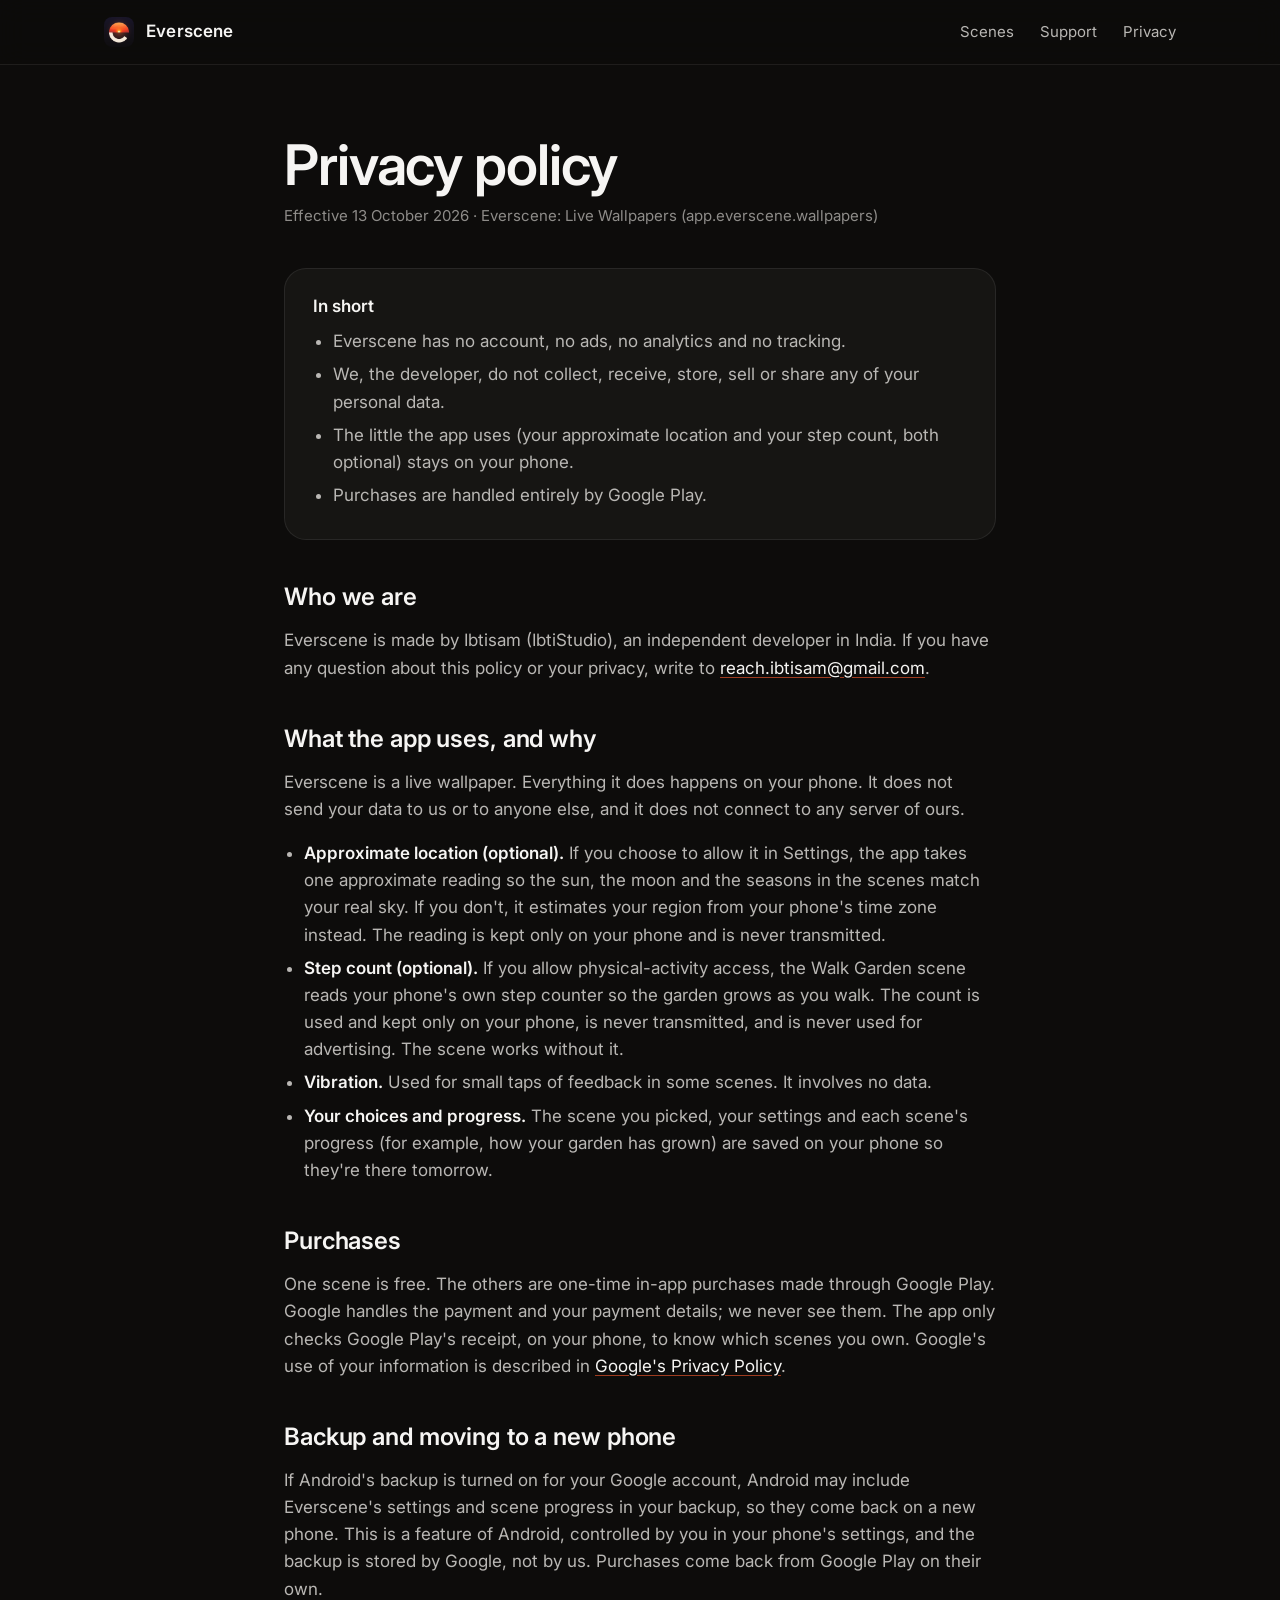
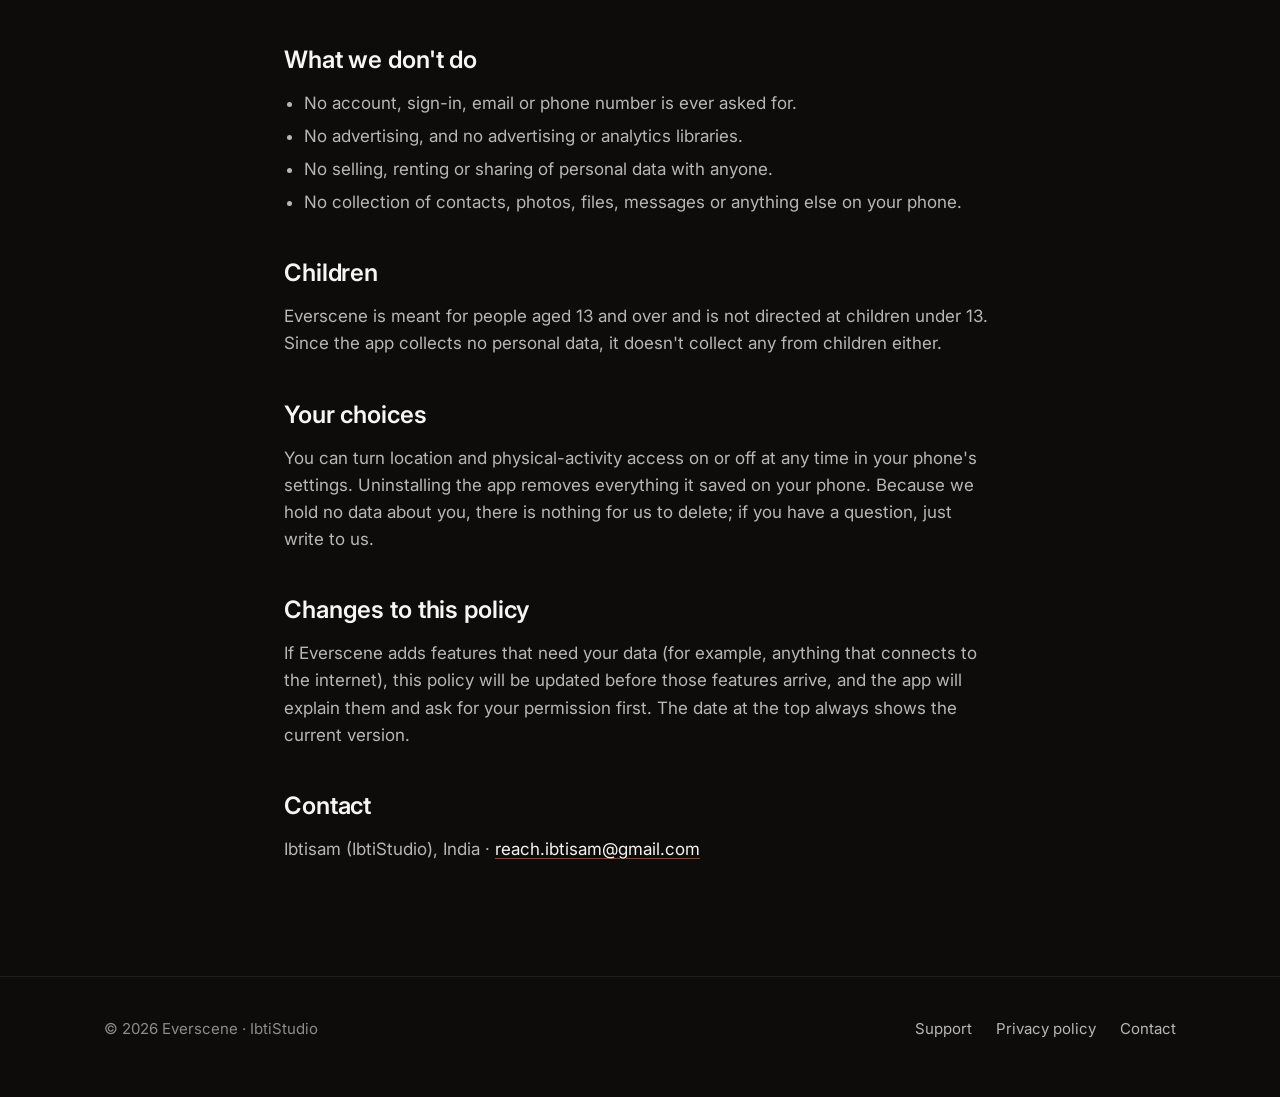
==== privacy/index.html @ d56812c7 "Everscene's website: home, privacy policy, support Co-Authored-By: Claude Opus 5.5 (1M context) <nor" ====
<!doctype html>
<html lang="en">
<head>
  <meta charset="utf-8">
  <meta name="viewport" content="width=device-width, initial-scale=1">
  <title>Privacy policy · Everscene</title>
  <meta name="description" content="Everscene's privacy policy: no account, no ads, no tracking. What the app uses on your phone, and why.">
  <meta name="theme-color" content="#0d0c0b">
  <link rel="icon" href="../assets/favicon.png">
  <link rel="stylesheet" href="../assets/site.css">
</head>
<body>
  <header class="top">
    <div class="wrap">
      <a class="brand" href="../"><img src="../assets/icon-192.png" alt="">Everscene</a>
      <nav class="nav">
        <a href="../#scenes">Scenes</a>
        <a href="../support/">Support</a>
        <a href="./">Privacy</a>
      </nav>
    </div>
  </header>

  <main class="doc">
    <div class="wrap">
      <h1>Privacy policy</h1>
      <p class="meta">Effective 13 October 2026 · Everscene: Live Wallpapers (app.everscene.wallpapers)</p>

      <div class="summary">
        <strong>In short</strong>
        <ul>
          <li>Everscene has no account, no ads, no analytics and no tracking.</li>
          <li>We, the developer, do not collect, receive, store, sell or share any of your personal data.</li>
          <li>The little the app uses (your approximate location and your step count, both optional) stays on your phone.</li>
          <li>Purchases are handled entirely by Google Play.</li>
        </ul>
      </div>

      <h2>Who we are</h2>
      <p>Everscene is made by Ibtisam (IbtiStudio), an independent developer in India. If you have any question about this policy or your privacy, write to <a href="mailto:reach.ibtisam@gmail.com">reach.ibtisam@gmail.com</a>.</p>

      <h2>What the app uses, and why</h2>
      <p>Everscene is a live wallpaper. Everything it does happens on your phone. It does not send your data to us or to anyone else, and it does not connect to any server of ours.</p>
      <ul>
        <li><strong>Approximate location (optional).</strong> If you choose to allow it in Settings, the app takes one approximate reading so the sun, the moon and the seasons in the scenes match your real sky. If you don't, it estimates your region from your phone's time zone instead. The reading is kept only on your phone and is never transmitted.</li>
        <li><strong>Step count (optional).</strong> If you allow physical-activity access, the Walk Garden scene reads your phone's own step counter so the garden grows as you walk. The count is used and kept only on your phone, is never transmitted, and is never used for advertising. The scene works without it.</li>
        <li><strong>Vibration.</strong> Used for small taps of feedback in some scenes. It involves no data.</li>
        <li><strong>Your choices and progress.</strong> The scene you picked, your settings and each scene's progress (for example, how your garden has grown) are saved on your phone so they're there tomorrow.</li>
      </ul>

      <h2>Purchases</h2>
      <p>One scene is free. The others are one-time in-app purchases made through Google Play. Google handles the payment and your payment details; we never see them. The app only checks Google Play's receipt, on your phone, to know which scenes you own. Google's use of your information is described in <a href="https://policies.google.com/privacy">Google's Privacy Policy</a>.</p>

      <h2>Backup and moving to a new phone</h2>
      <p>If Android's backup is turned on for your Google account, Android may include Everscene's settings and scene progress in your backup, so they come back on a new phone. This is a feature of Android, controlled by you in your phone's settings, and the backup is stored by Google, not by us. Purchases come back from Google Play on their own.</p>

      <h2>What we don't do</h2>
      <ul>
        <li>No account, sign-in, email or phone number is ever asked for.</li>
        <li>No advertising, and no advertising or analytics libraries.</li>
        <li>No selling, renting or sharing of personal data with anyone.</li>
        <li>No collection of contacts, photos, files, messages or anything else on your phone.</li>
      </ul>

      <h2>Children</h2>
      <p>Everscene is meant for people aged 13 and over and is not directed at children under 13. Since the app collects no personal data, it doesn't collect any from children either.</p>

      <h2>Your choices</h2>
      <p>You can turn location and physical-activity access on or off at any time in your phone's settings. Uninstalling the app removes everything it saved on your phone. Because we hold no data about you, there is nothing for us to delete; if you have a question, just write to us.</p>

      <h2>Changes to this policy</h2>
      <p>If Everscene adds features that need your data (for example, anything that connects to the internet), this policy will be updated before those features arrive, and the app will explain them and ask for your permission first. The date at the top always shows the current version.</p>

      <h2>Contact</h2>
      <p>Ibtisam (IbtiStudio), India · <a href="mailto:reach.ibtisam@gmail.com">reach.ibtisam@gmail.com</a></p>
    </div>
  </main>

  <footer>
    <div class="wrap">
      <span>&copy; 2026 Everscene &middot; IbtiStudio</span>
      <nav>
        <a href="../support/">Support</a>
        <a href="./">Privacy policy</a>
        <a href="mailto:reach.ibtisam@gmail.com">Contact</a>
      </nav>
    </div>
  </footer>
</body>
</html>
---- assets/site.css ----
/* Everscene: warm near-black ink, paper-white words, one warm light (Ember) for the one thing to do. */
@font-face { font-family: "Inter"; src: url("fonts/inter.woff2") format("woff2"); font-weight: 100 900; font-display: swap; }
@font-face { font-family: "Newsreader"; src: url("fonts/newsreader_italic.woff2") format("woff2"); font-style: italic; font-weight: 200 800; font-display: swap; }

:root {
  --bg: #0d0c0b;
  --surface: #161513;
  --raised: #1f1e1c;
  --hairline: rgba(255, 255, 255, 0.08);
  --text: #f6f5f3;
  --text2: #b9b7b4;
  --text3: #8e8c89;
  --ember: #ff5b2e;
  --ink: #110f0c;
  --radius: 22px;
  --max: 1120px;
}

* { box-sizing: border-box; }
html { -webkit-text-size-adjust: 100%; scroll-behavior: smooth; }
body {
  margin: 0;
  background: var(--bg);
  color: var(--text);
  font-family: "Inter", system-ui, -apple-system, "Segoe UI", sans-serif;
  font-size: 17px;
  line-height: 1.6;
  -webkit-font-smoothing: antialiased;
}
img { display: block; max-width: 100%; }
a { color: var(--text); text-decoration-color: rgba(255, 91, 46, 0.6); text-underline-offset: 3px; }
a:hover { color: var(--ember); }
.wrap { max-width: var(--max); margin: 0 auto; padding: 0 24px; }
.serif { font-family: "Newsreader", Georgia, serif; font-style: italic; font-weight: 400; }

/* ---- header ---- */
.top {
  position: sticky; top: 0; z-index: 10;
  background: rgba(13, 12, 11, 0.72);
  backdrop-filter: blur(14px); -webkit-backdrop-filter: blur(14px);
  border-bottom: 1px solid var(--hairline);
}
.top .wrap { display: flex; align-items: center; justify-content: space-between; height: 64px; }
.brand { display: flex; align-items: center; gap: 12px; text-decoration: none; font-weight: 600; letter-spacing: 0.01em; }
.brand img { width: 30px; height: 30px; border-radius: 8px; }
.nav { display: flex; gap: 26px; font-size: 15px; }
.nav a { color: var(--text2); text-decoration: none; }
.nav a:hover { color: var(--text); }

/* ---- hero ---- */
.hero { position: relative; overflow: hidden; padding: 88px 0 96px; }
.hero::before {
  content: ""; position: absolute; inset: -20% -10% auto auto; width: 70vw; height: 70vw; max-width: 900px; max-height: 900px;
  background: radial-gradient(closest-side, rgba(255, 91, 46, 0.16), rgba(255, 91, 46, 0) 70%);
  pointer-events: none;
}
.hero .wrap { display: grid; grid-template-columns: 1.15fr 0.85fr; gap: 56px; align-items: center; position: relative; }
.eyebrow { color: var(--ember); font-size: 13px; font-weight: 600; letter-spacing: 0.14em; text-transform: uppercase; margin: 0 0 18px; }
h1 { font-size: clamp(44px, 6.4vw, 82px); line-height: 1.02; letter-spacing: -0.02em; margin: 0 0 24px; font-weight: 600; }
h1 .serif { font-weight: 400; letter-spacing: -0.01em; color: var(--text); }
.lede { font-size: 20px; color: var(--text2); max-width: 30em; margin: 0 0 34px; }
.cta { display: flex; flex-wrap: wrap; gap: 14px; align-items: center; }
.button {
  display: inline-flex; align-items: center; gap: 10px;
  background: var(--ember); color: var(--ink); font-weight: 650; text-decoration: none;
  padding: 15px 24px; border-radius: 999px; font-size: 16px;
}
.button:hover { color: var(--ink); filter: brightness(1.06); }
.button.soon { cursor: default; }
.ghost { color: var(--text2); text-decoration: none; padding: 15px 6px; font-size: 16px; }
.ghost:hover { color: var(--text); }

/* the phone, its scenes crossfading as if alive */
.phone {
  justify-self: center;
  width: min(330px, 78vw); aspect-ratio: 600 / 1067;
  border-radius: 44px; padding: 10px; background: #1b1a18;
  box-shadow: 0 0 0 1px rgba(255, 255, 255, 0.06), 0 40px 90px rgba(0, 0, 0, 0.6), 0 0 120px rgba(255, 91, 46, 0.12);
  position: relative;
}
.screen { position: relative; width: 100%; height: 100%; border-radius: 35px; overflow: hidden; background: #000; }
.screen img { position: absolute; inset: 0; width: 100%; height: 100%; object-fit: cover; opacity: 0; animation: scenes 32s infinite; }
.screen img:nth-child(1) { animation-delay: 0s; }
.screen img:nth-child(2) { animation-delay: 4s; }
.screen img:nth-child(3) { animation-delay: 8s; }
.screen img:nth-child(4) { animation-delay: 12s; }
.screen img:nth-child(5) { animation-delay: 16s; }
.screen img:nth-child(6) { animation-delay: 20s; }
.screen img:nth-child(7) { animation-delay: 24s; }
.screen img:nth-child(8) { animation-delay: 28s; }
@keyframes scenes {
  0% { opacity: 0; transform: scale(1.06); }
  3% { opacity: 1; }
  12.5% { opacity: 1; }
  16% { opacity: 0; transform: scale(1); }
  100% { opacity: 0; }
}
.clock { position: absolute; top: 9%; left: 0; right: 0; text-align: center; font-weight: 300; font-size: 44px; letter-spacing: -0.02em; color: #fff; text-shadow: 0 2px 20px rgba(0, 0, 0, 0.45); }
.notch { position: absolute; top: 18px; left: 50%; width: 76px; height: 22px; transform: translateX(-50%); background: #000; border-radius: 12px; z-index: 2; }

/* ---- sections ---- */
section { padding: 92px 0; }
section + section { border-top: 1px solid var(--hairline); }
h2 { font-size: clamp(32px, 4vw, 48px); line-height: 1.08; letter-spacing: -0.015em; margin: 0 0 16px; font-weight: 600; }
.sub { color: var(--text2); font-size: 19px; max-width: 36em; margin: 0 0 48px; }

/* the reacting moments */
.moments { display: grid; grid-template-columns: repeat(3, 1fr); gap: 18px; }
.moment { background: var(--surface); border: 1px solid var(--hairline); border-radius: var(--radius); padding: 28px; }
.moment .icon { width: 44px; height: 44px; border-radius: 12px; background: rgba(255, 91, 46, 0.12); display: grid; place-items: center; margin-bottom: 18px; }
.moment .icon svg { width: 22px; height: 22px; stroke: var(--ember); fill: none; stroke-width: 1.8; stroke-linecap: round; stroke-linejoin: round; }
.moment h3 { margin: 0 0 8px; font-size: 20px; font-weight: 600; }
.moment p { margin: 0; color: var(--text2); font-size: 16px; }

/* the scenes */
.scenes { display: grid; grid-template-columns: repeat(4, 1fr); gap: 18px; }
.scene { margin: 0; position: relative; border-radius: var(--radius); overflow: hidden; background: var(--surface); aspect-ratio: 600 / 1067; isolation: isolate; }
.scene img { width: 100%; height: 100%; object-fit: cover; transition: transform 1.2s cubic-bezier(.2,.7,.2,1); }
.scene:hover img { transform: scale(1.05); }
.scene::after { content: ""; position: absolute; inset: 0; background: linear-gradient(to top, rgba(8, 7, 6, 0.92) 0%, rgba(8, 7, 6, 0.35) 34%, rgba(8, 7, 6, 0) 55%); z-index: 1; }
.scene .cap { position: absolute; left: 18px; right: 18px; bottom: 16px; z-index: 2; }
.scene .cap strong { display: block; font-size: 19px; font-weight: 600; }
.scene .cap span { display: block; color: var(--text2); font-size: 14px; line-height: 1.45; margin-top: 2px; }
.scene .tag { position: absolute; top: 14px; left: 14px; z-index: 2; font-size: 12px; font-weight: 650; padding: 5px 10px; border-radius: 999px; background: var(--ember); color: var(--ink); letter-spacing: 0.02em; }

/* the promises */
.promises { display: grid; grid-template-columns: repeat(4, 1fr); gap: 18px; }
.promise { padding: 26px 24px; border-radius: var(--radius); border: 1px solid var(--hairline); }
.promise b { display: block; font-size: 19px; margin-bottom: 6px; }
.promise span { color: var(--text2); font-size: 15.5px; }

/* the closing */
.closing { text-align: center; }
.closing h2 { max-width: 16em; margin-left: auto; margin-right: auto; }
.closing .sub { margin-left: auto; margin-right: auto; }
.closing .cta { justify-content: center; }

/* ---- documents (privacy, support) ---- */
.doc { padding: 72px 0 96px; }
.doc .wrap { max-width: 760px; }
.doc h1 { font-size: clamp(38px, 5vw, 56px); margin-bottom: 10px; }
.doc .meta { color: var(--text3); font-size: 15px; margin: 0 0 40px; }
.doc h2 { font-size: 24px; margin: 44px 0 10px; letter-spacing: -0.005em; }
.doc p, .doc li { color: var(--text2); }
.doc strong { color: var(--text); font-weight: 600; }
.doc ul { padding-left: 1.2em; }
.doc li { margin: 6px 0; }
.summary { background: var(--surface); border: 1px solid var(--hairline); border-radius: var(--radius); padding: 24px 28px; margin: 0 0 8px; }
.summary ul { margin: 8px 0 0; }
.faq details { border-top: 1px solid var(--hairline); padding: 18px 0; }
.faq details:last-child { border-bottom: 1px solid var(--hairline); }
.faq summary { cursor: pointer; font-weight: 600; color: var(--text); font-size: 18px; list-style: none; display: flex; justify-content: space-between; gap: 16px; }
.faq summary::-webkit-details-marker { display: none; }
.faq summary::after { content: "+"; color: var(--ember); font-weight: 400; font-size: 22px; line-height: 1; }
.faq details[open] summary::after { content: "–"; }
.faq details p { margin: 12px 0 0; }
.mail { display: inline-flex; margin-top: 8px; }

/* ---- footer ---- */
footer { border-top: 1px solid var(--hairline); padding: 40px 0 56px; color: var(--text3); font-size: 15px; }
footer .wrap { display: flex; flex-wrap: wrap; gap: 18px 32px; justify-content: space-between; align-items: center; }
footer nav { display: flex; gap: 24px; }
footer a { color: var(--text2); text-decoration: none; }
footer a:hover { color: var(--text); }

/* ---- motion: gentle reveals ---- */
.reveal { opacity: 0; transform: translateY(18px); transition: opacity 0.9s ease, transform 0.9s cubic-bezier(.2,.7,.2,1); }
.reveal.in { opacity: 1; transform: none; }

@media (prefers-reduced-motion: reduce) {
  .screen img { animation: none; }
  .screen img:first-child { opacity: 1; }
  .reveal { opacity: 1; transform: none; transition: none; }
  .scene img { transition: none; }
}

/* ---- small screens ---- */
@media (max-width: 900px) {
  .hero { padding: 56px 0 72px; }
  .hero .wrap { grid-template-columns: 1fr; gap: 56px; }
  .moments { grid-template-columns: 1fr; }
  .scenes { grid-template-columns: repeat(2, 1fr); gap: 12px; }
  .promises { grid-template-columns: repeat(2, 1fr); }
  section { padding: 72px 0; }
}
@media (max-width: 560px) {
  body { font-size: 16px; }
  .wrap { padding: 0 16px; }
  .nav { gap: 18px; font-size: 14px; }
  .lede { font-size: 18px; }
  .promises { grid-template-columns: 1fr; }
  .scene .cap span { display: none; }
  .scene .cap strong { font-size: 16px; }
}
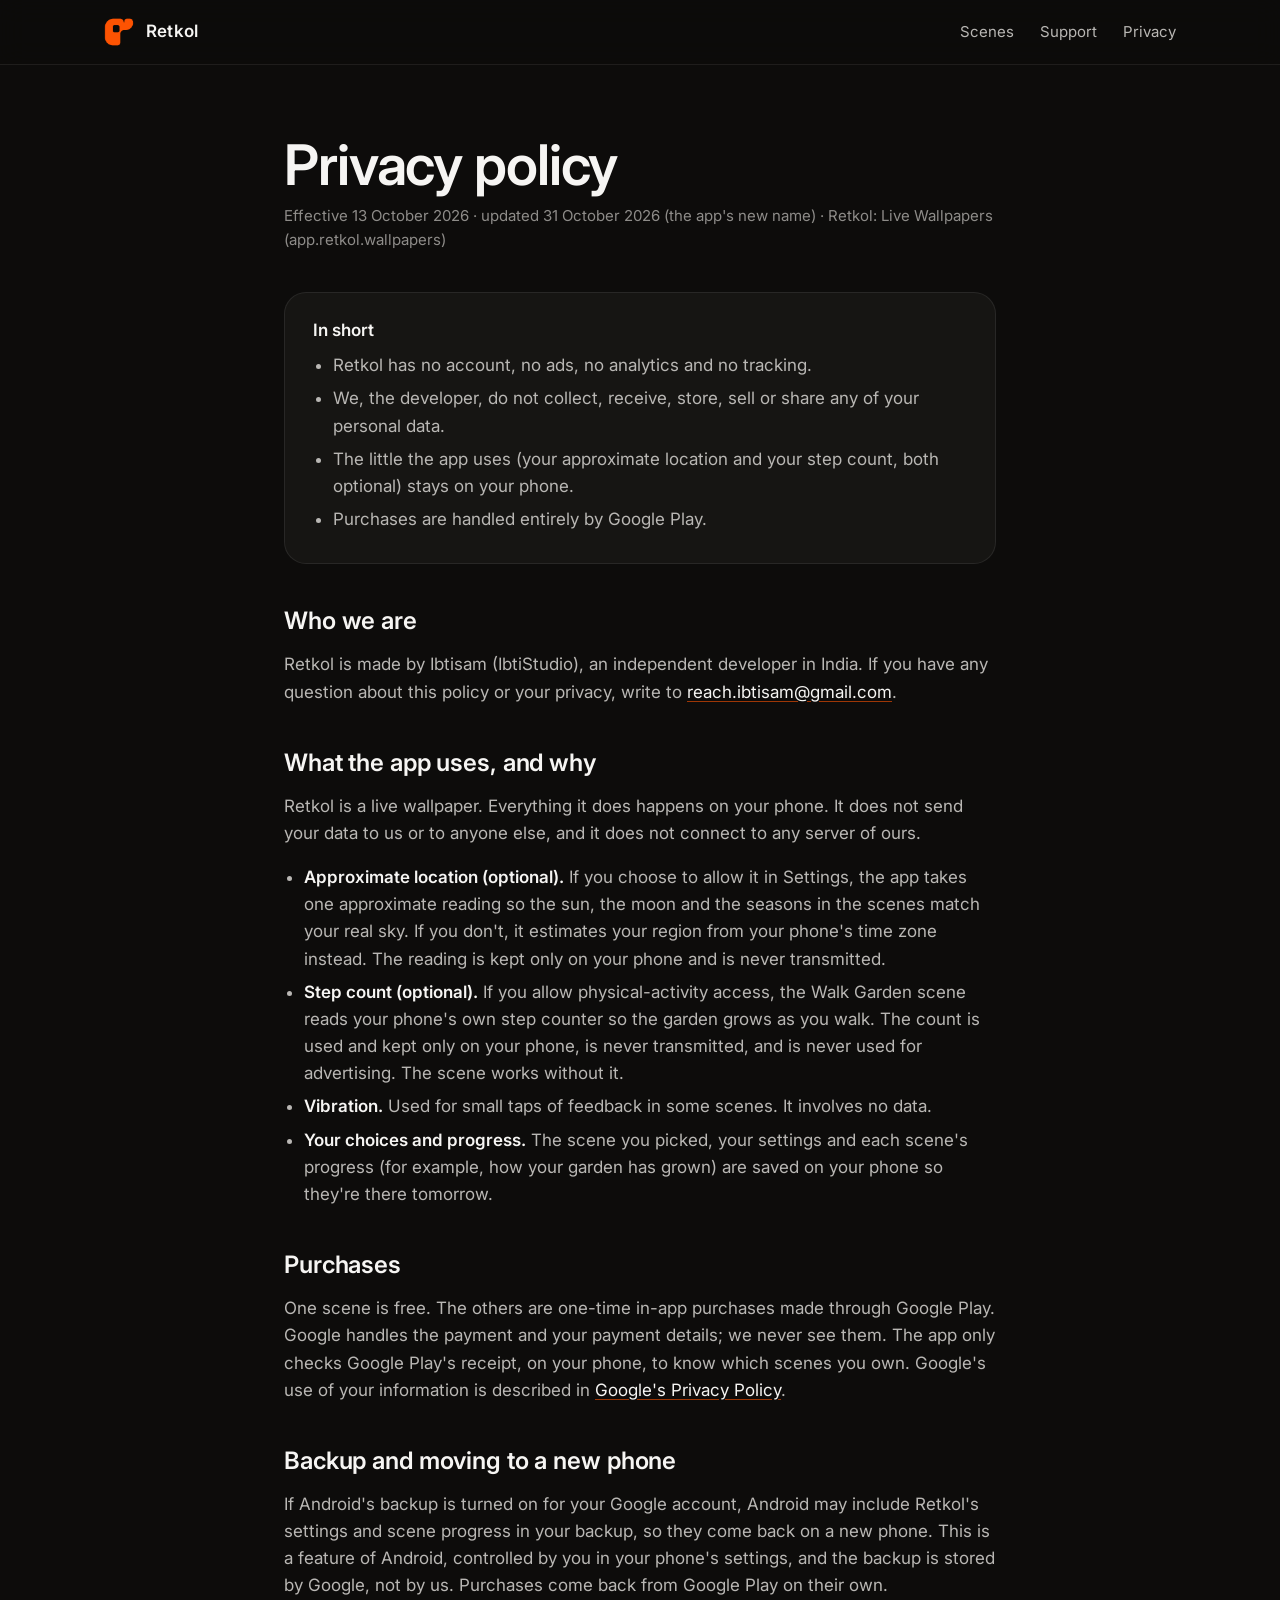
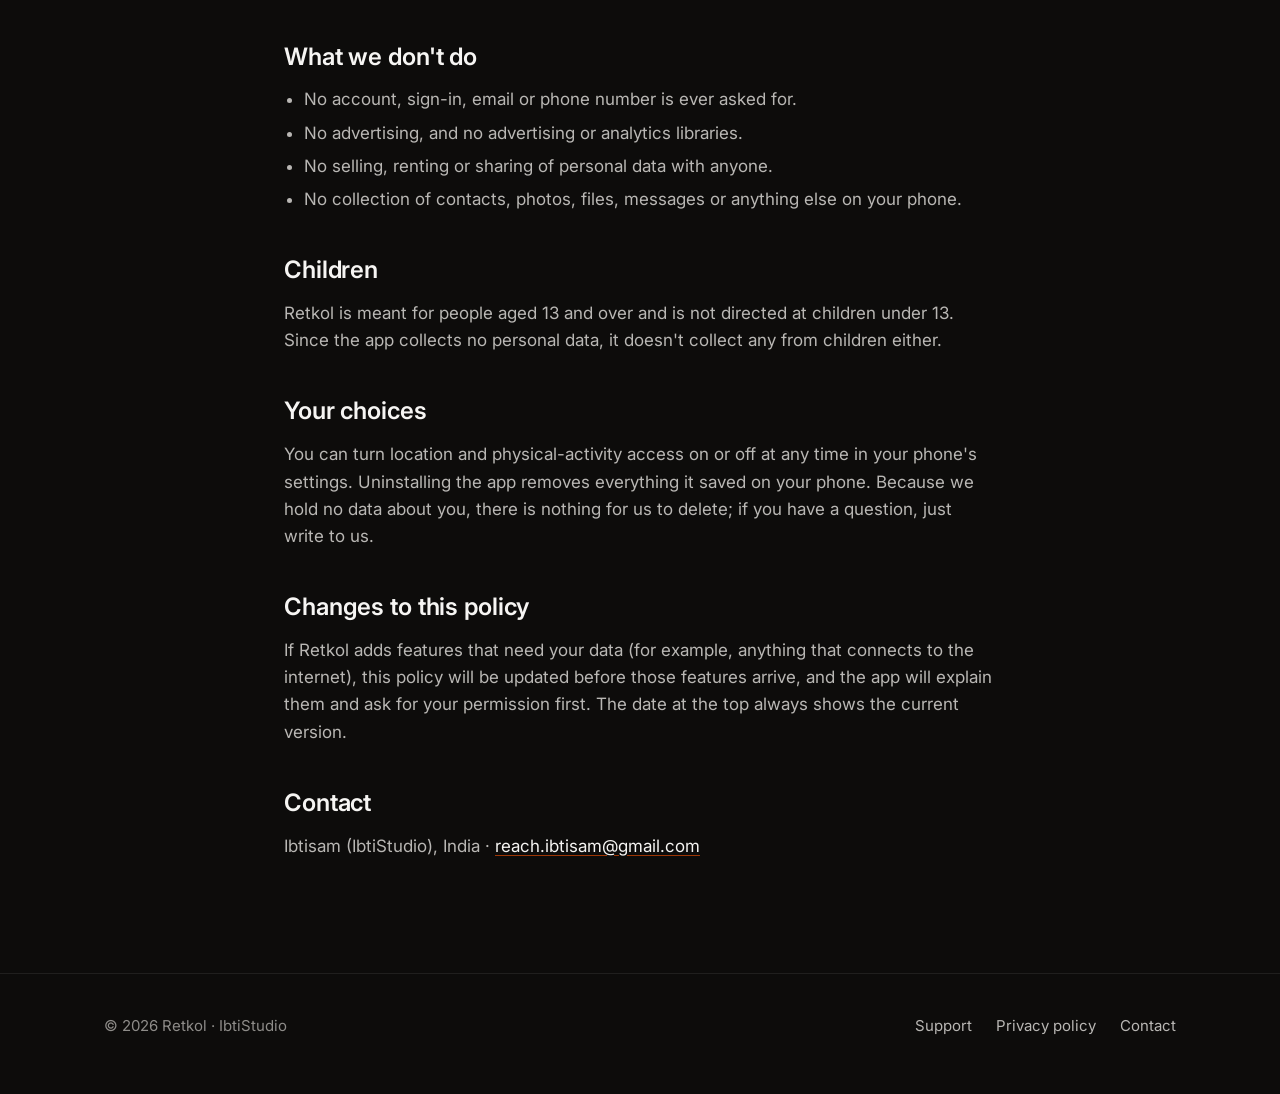
==== commit adc51ced: "The site as Retkol: the name throughout, the orange r for the icons (favicon.svg added), the accent " ====
--- a/privacy/index.html
+++ b/privacy/index.html
@@ -3,16 +3,17 @@
 <head>
   <meta charset="utf-8">
   <meta name="viewport" content="width=device-width, initial-scale=1">
-  <title>Privacy policy · Everscene</title>
-  <meta name="description" content="Everscene's privacy policy: no account, no ads, no tracking. What the app uses on your phone, and why.">
+  <title>Privacy policy · Retkol</title>
+  <meta name="description" content="Retkol's privacy policy: no account, no ads, no tracking. What the app uses on your phone, and why.">
   <meta name="theme-color" content="#0d0c0b">
-  <link rel="icon" href="../assets/favicon.png">
+  <link rel="icon" href="../assets/favicon.svg" type="image/svg+xml">
+  <link rel="icon" href="../assets/favicon.png" type="image/png">
   <link rel="stylesheet" href="../assets/site.css">
 </head>
 <body>
   <header class="top">
     <div class="wrap">
-      <a class="brand" href="../"><img src="../assets/icon-192.png" alt="">Everscene</a>
+      <a class="brand" href="../"><img src="../assets/icon-192.png" alt="">Retkol</a>
       <nav class="nav">
         <a href="../#scenes">Scenes</a>
         <a href="../support/">Support</a>
@@ -24,12 +25,12 @@
   <main class="doc">
     <div class="wrap">
       <h1>Privacy policy</h1>
-      <p class="meta">Effective 13 October 2026 · Everscene: Live Wallpapers (app.everscene.wallpapers)</p>
+      <p class="meta">Effective 13 October 2026 · updated 31 October 2026 (the app's new name) · Retkol: Live Wallpapers (app.retkol.wallpapers)</p>
 
       <div class="summary">
         <strong>In short</strong>
         <ul>
-          <li>Everscene has no account, no ads, no analytics and no tracking.</li>
+          <li>Retkol has no account, no ads, no analytics and no tracking.</li>
           <li>We, the developer, do not collect, receive, store, sell or share any of your personal data.</li>
           <li>The little the app uses (your approximate location and your step count, both optional) stays on your phone.</li>
           <li>Purchases are handled entirely by Google Play.</li>
@@ -37,10 +38,10 @@
       </div>
 
       <h2>Who we are</h2>
-      <p>Everscene is made by Ibtisam (IbtiStudio), an independent developer in India. If you have any question about this policy or your privacy, write to <a href="mailto:reach.ibtisam@gmail.com">reach.ibtisam@gmail.com</a>.</p>
+      <p>Retkol is made by Ibtisam (IbtiStudio), an independent developer in India. If you have any question about this policy or your privacy, write to <a href="mailto:reach.ibtisam@gmail.com">reach.ibtisam@gmail.com</a>.</p>
 
       <h2>What the app uses, and why</h2>
-      <p>Everscene is a live wallpaper. Everything it does happens on your phone. It does not send your data to us or to anyone else, and it does not connect to any server of ours.</p>
+      <p>Retkol is a live wallpaper. Everything it does happens on your phone. It does not send your data to us or to anyone else, and it does not connect to any server of ours.</p>
       <ul>
         <li><strong>Approximate location (optional).</strong> If you choose to allow it in Settings, the app takes one approximate reading so the sun, the moon and the seasons in the scenes match your real sky. If you don't, it estimates your region from your phone's time zone instead. The reading is kept only on your phone and is never transmitted.</li>
         <li><strong>Step count (optional).</strong> If you allow physical-activity access, the Walk Garden scene reads your phone's own step counter so the garden grows as you walk. The count is used and kept only on your phone, is never transmitted, and is never used for advertising. The scene works without it.</li>
@@ -52,7 +53,7 @@
       <p>One scene is free. The others are one-time in-app purchases made through Google Play. Google handles the payment and your payment details; we never see them. The app only checks Google Play's receipt, on your phone, to know which scenes you own. Google's use of your information is described in <a href="https://policies.google.com/privacy">Google's Privacy Policy</a>.</p>
 
       <h2>Backup and moving to a new phone</h2>
-      <p>If Android's backup is turned on for your Google account, Android may include Everscene's settings and scene progress in your backup, so they come back on a new phone. This is a feature of Android, controlled by you in your phone's settings, and the backup is stored by Google, not by us. Purchases come back from Google Play on their own.</p>
+      <p>If Android's backup is turned on for your Google account, Android may include Retkol's settings and scene progress in your backup, so they come back on a new phone. This is a feature of Android, controlled by you in your phone's settings, and the backup is stored by Google, not by us. Purchases come back from Google Play on their own.</p>
 
       <h2>What we don't do</h2>
       <ul>
@@ -63,13 +64,13 @@
       </ul>
 
       <h2>Children</h2>
-      <p>Everscene is meant for people aged 13 and over and is not directed at children under 13. Since the app collects no personal data, it doesn't collect any from children either.</p>
+      <p>Retkol is meant for people aged 13 and over and is not directed at children under 13. Since the app collects no personal data, it doesn't collect any from children either.</p>
 
       <h2>Your choices</h2>
       <p>You can turn location and physical-activity access on or off at any time in your phone's settings. Uninstalling the app removes everything it saved on your phone. Because we hold no data about you, there is nothing for us to delete; if you have a question, just write to us.</p>
 
       <h2>Changes to this policy</h2>
-      <p>If Everscene adds features that need your data (for example, anything that connects to the internet), this policy will be updated before those features arrive, and the app will explain them and ask for your permission first. The date at the top always shows the current version.</p>
+      <p>If Retkol adds features that need your data (for example, anything that connects to the internet), this policy will be updated before those features arrive, and the app will explain them and ask for your permission first. The date at the top always shows the current version.</p>
 
       <h2>Contact</h2>
       <p>Ibtisam (IbtiStudio), India · <a href="mailto:reach.ibtisam@gmail.com">reach.ibtisam@gmail.com</a></p>
@@ -78,7 +79,7 @@
 
   <footer>
     <div class="wrap">
-      <span>&copy; 2026 Everscene &middot; IbtiStudio</span>
+      <span>&copy; 2026 Retkol &middot; IbtiStudio</span>
       <nav>
         <a href="../support/">Support</a>
         <a href="./">Privacy policy</a>
--- a/assets/site.css
+++ b/assets/site.css
@@ -1,4 +1,4 @@
-/* Everscene: warm near-black ink, paper-white words, one warm light (Ember) for the one thing to do. */
+/* Retkol: warm near-black ink, paper-white words, one warm light (Ember, the logo's orange) for the one thing to do. */
 @font-face { font-family: "Inter"; src: url("fonts/inter.woff2") format("woff2"); font-weight: 100 900; font-display: swap; }
 @font-face { font-family: "Newsreader"; src: url("fonts/newsreader_italic.woff2") format("woff2"); font-style: italic; font-weight: 200 800; font-display: swap; }
 
@@ -10,7 +10,7 @@
   --text: #f6f5f3;
   --text2: #b9b7b4;
   --text3: #8e8c89;
-  --ember: #ff5b2e;
+  --ember: #fd5302;
   --ink: #110f0c;
   --radius: 22px;
   --max: 1120px;
@@ -28,7 +28,7 @@
   -webkit-font-smoothing: antialiased;
 }
 img { display: block; max-width: 100%; }
-a { color: var(--text); text-decoration-color: rgba(255, 91, 46, 0.6); text-underline-offset: 3px; }
+a { color: var(--text); text-decoration-color: rgba(253, 83, 2, 0.6); text-underline-offset: 3px; }
 a:hover { color: var(--ember); }
 .wrap { max-width: var(--max); margin: 0 auto; padding: 0 24px; }
 .serif { font-family: "Newsreader", Georgia, serif; font-style: italic; font-weight: 400; }
@@ -51,7 +51,7 @@
 .hero { position: relative; overflow: hidden; padding: 88px 0 96px; }
 .hero::before {
   content: ""; position: absolute; inset: -20% -10% auto auto; width: 70vw; height: 70vw; max-width: 900px; max-height: 900px;
-  background: radial-gradient(closest-side, rgba(255, 91, 46, 0.16), rgba(255, 91, 46, 0) 70%);
+  background: radial-gradient(closest-side, rgba(253, 83, 2, 0.16), rgba(253, 83, 2, 0) 70%);
   pointer-events: none;
 }
 .hero .wrap { display: grid; grid-template-columns: 1.15fr 0.85fr; gap: 56px; align-items: center; position: relative; }
@@ -75,7 +75,7 @@
   justify-self: center;
   width: min(330px, 78vw); aspect-ratio: 600 / 1067;
   border-radius: 44px; padding: 10px; background: #1b1a18;
-  box-shadow: 0 0 0 1px rgba(255, 255, 255, 0.06), 0 40px 90px rgba(0, 0, 0, 0.6), 0 0 120px rgba(255, 91, 46, 0.12);
+  box-shadow: 0 0 0 1px rgba(255, 255, 255, 0.06), 0 40px 90px rgba(0, 0, 0, 0.6), 0 0 120px rgba(253, 83, 2, 0.12);
   position: relative;
 }
 .screen { position: relative; width: 100%; height: 100%; border-radius: 35px; overflow: hidden; background: #000; }
@@ -107,7 +107,7 @@
 /* the reacting moments */
 .moments { display: grid; grid-template-columns: repeat(3, 1fr); gap: 18px; }
 .moment { background: var(--surface); border: 1px solid var(--hairline); border-radius: var(--radius); padding: 28px; }
-.moment .icon { width: 44px; height: 44px; border-radius: 12px; background: rgba(255, 91, 46, 0.12); display: grid; place-items: center; margin-bottom: 18px; }
+.moment .icon { width: 44px; height: 44px; border-radius: 12px; background: rgba(253, 83, 2, 0.12); display: grid; place-items: center; margin-bottom: 18px; }
 .moment .icon svg { width: 22px; height: 22px; stroke: var(--ember); fill: none; stroke-width: 1.8; stroke-linecap: round; stroke-linejoin: round; }
 .moment h3 { margin: 0 0 8px; font-size: 20px; font-weight: 600; }
 .moment p { margin: 0; color: var(--text2); font-size: 16px; }
